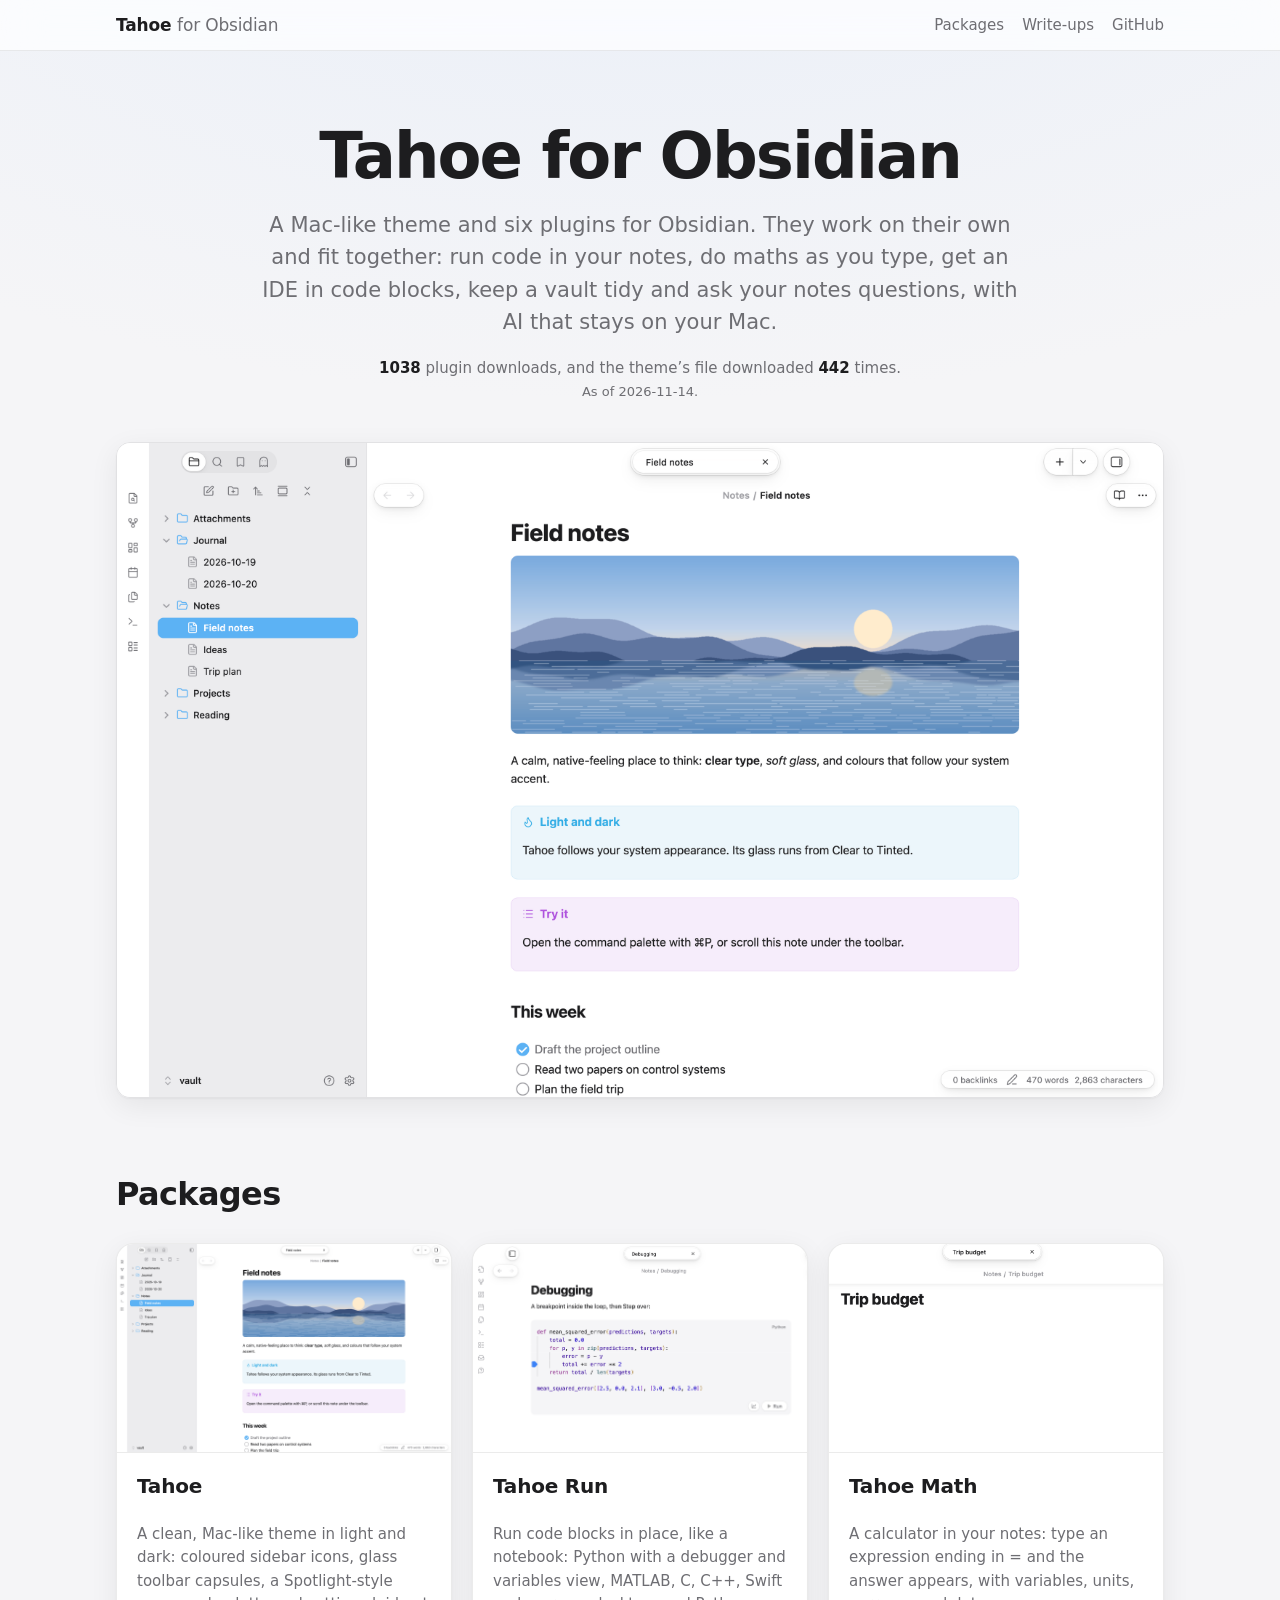
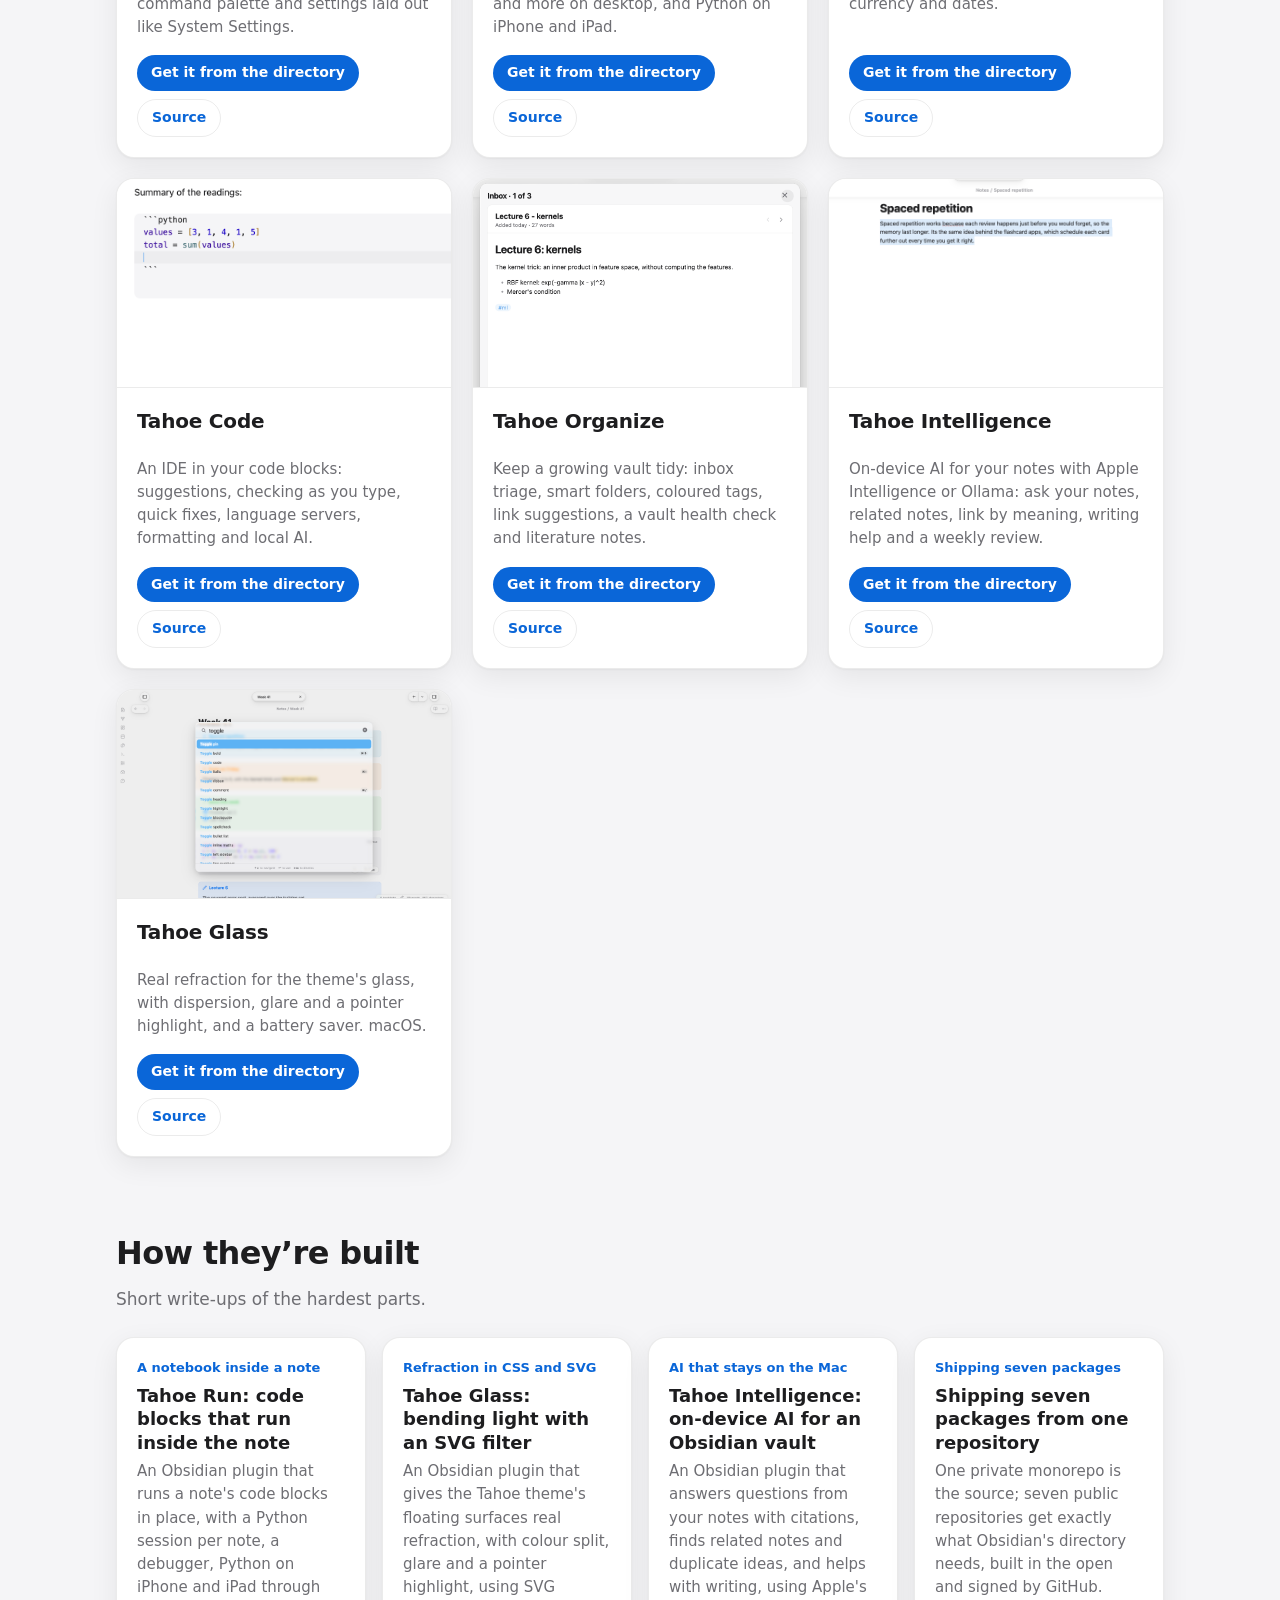
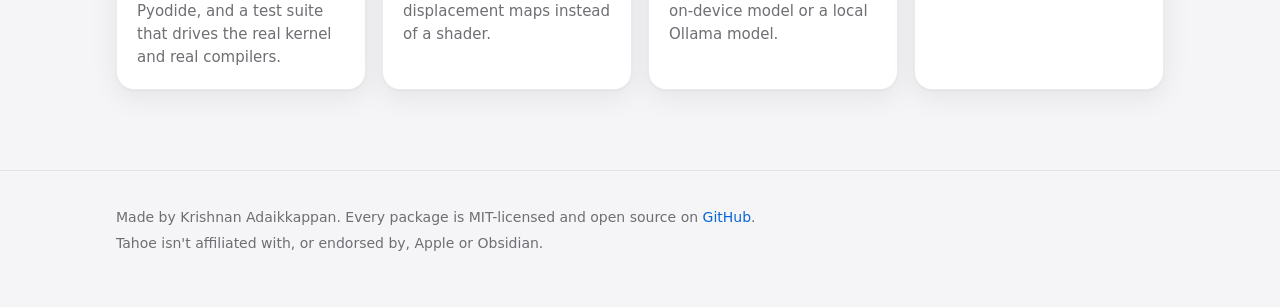
==== index.html @ 577cddf9 "Tahoe site: the packages, live download numbers and four write-ups" ====
<!doctype html>
<html lang="en">
<head>
<meta charset="utf-8">
<meta name="viewport" content="width=device-width, initial-scale=1">
<title>Tahoe for Obsidian</title>
<meta name="description" content="A Mac-like theme and six plugins for Obsidian: run code, maths, an IDE in code blocks, vault tidying and on-device AI.">
<meta property="og:title" content="Tahoe for Obsidian">
<meta property="og:description" content="A Mac-like theme and six plugins for Obsidian: run code, maths, an IDE in code blocks, vault tidying and on-device AI.">
<link rel="stylesheet" href="style.css">
</head>
<body>
<header class="bar"><div class="bar-inner"><a class="brand" href="index.html">Tahoe <span>for Obsidian</span></a>
<nav><a href="index.html#packages">Packages</a><a href="index.html#writeups">Write-ups</a><a href="https://github.com/krishnanefx">GitHub</a></nav></div></header>
<main>
<section class="hero wrap">
<h1>Tahoe for Obsidian</h1>
<p class="lede">A Mac-like theme and six plugins for Obsidian. They work on their own and fit together: run code in your notes, do maths as you type, get an IDE in code blocks, keep a vault tidy and ask your notes questions, with AI that stays on your Mac.</p>
<p class="stats"><span id="plugin-total">1038</span> plugin downloads, and the theme&rsquo;s file downloaded <span id="theme-total">442</span> times. <small id="stats-note">As of 2026-11-14.</small></p>
<picture class="shot"><source srcset="images/hero-dark.png" media="(prefers-color-scheme: dark)"><img src="images/hero-light.png" alt="Obsidian with the Tahoe theme: a sidebar of folders, a glass toolbar and a note"></picture>
</section>
<section id="packages" class="wrap">
<h2>Packages</h2>
<div class="grid">
<article class="card">
<img src="images/theme-light.png" alt="Tahoe" loading="lazy">
<div class="card-body"><h3>Tahoe</h3><span class="count" data-theme></span>
<p>A clean, Mac-like theme in light and dark: coloured sidebar icons, glass toolbar capsules, a Spotlight-style command palette and settings laid out like System Settings.</p>
<div class="links"><a class="btn" href="https://community.obsidian.md/themes/tahoe">Get it from the directory</a><a class="btn ghost" href="https://github.com/krishnanefx/obsidian-tahoe-theme">Source</a></div></div>
</article><article class="card">
<img src="images/run-debugger-demo.png" alt="Tahoe Run" loading="lazy">
<div class="card-body"><h3>Tahoe Run</h3><span class="count" data-plugin="tahoe-run"></span>
<p>Run code blocks in place, like a notebook: Python with a debugger and variables view, MATLAB, C, C++, Swift and more on desktop, and Python on iPhone and iPad.</p>
<div class="links"><a class="btn" href="https://community.obsidian.md/plugins/tahoe-run">Get it from the directory</a><a class="btn ghost" href="https://github.com/krishnanefx/obsidian-tahoe-run">Source</a></div></div>
</article><article class="card">
<img src="images/math-demo.png" alt="Tahoe Math" loading="lazy">
<div class="card-body"><h3>Tahoe Math</h3><span class="count" data-plugin="tahoe-math"></span>
<p>A calculator in your notes: type an expression ending in = and the answer appears, with variables, units, currency and dates.</p>
<div class="links"><a class="btn" href="https://community.obsidian.md/plugins/tahoe-math">Get it from the directory</a><a class="btn ghost" href="https://github.com/krishnanefx/obsidian-tahoe-math">Source</a></div></div>
</article><article class="card">
<img src="images/code-demo.png" alt="Tahoe Code" loading="lazy">
<div class="card-body"><h3>Tahoe Code</h3><span class="count" data-plugin="tahoe-code"></span>
<p>An IDE in your code blocks: suggestions, checking as you type, quick fixes, language servers, formatting and local AI.</p>
<div class="links"><a class="btn" href="https://community.obsidian.md/plugins/tahoe-code">Get it from the directory</a><a class="btn ghost" href="https://github.com/krishnanefx/obsidian-tahoe-code">Source</a></div></div>
</article><article class="card">
<img src="images/organize-triage-demo.png" alt="Tahoe Organize" loading="lazy">
<div class="card-body"><h3>Tahoe Organize</h3><span class="count" data-plugin="tahoe-organize"></span>
<p>Keep a growing vault tidy: inbox triage, smart folders, coloured tags, link suggestions, a vault health check and literature notes.</p>
<div class="links"><a class="btn" href="https://community.obsidian.md/plugins/tahoe-organize">Get it from the directory</a><a class="btn ghost" href="https://github.com/krishnanefx/obsidian-tahoe-organize">Source</a></div></div>
</article><article class="card">
<img src="images/intelligence-demo.png" alt="Tahoe Intelligence" loading="lazy">
<div class="card-body"><h3>Tahoe Intelligence</h3><span class="count" data-plugin="tahoe-intelligence"></span>
<p>On-device AI for your notes with Apple Intelligence or Ollama: ask your notes, related notes, link by meaning, writing help and a weekly review.</p>
<div class="links"><a class="btn" href="https://community.obsidian.md/plugins/tahoe-intelligence">Get it from the directory</a><a class="btn ghost" href="https://github.com/krishnanefx/obsidian-tahoe-intelligence">Source</a></div></div>
</article><article class="card">
<img src="images/glass-palette.png" alt="Tahoe Glass" loading="lazy">
<div class="card-body"><h3>Tahoe Glass</h3><span class="count" data-plugin="tahoe-glass"></span>
<p>Real refraction for the theme&#x27;s glass, with dispersion, glare and a pointer highlight, and a battery saver. macOS.</p>
<div class="links"><a class="btn" href="https://community.obsidian.md/plugins/tahoe-glass">Get it from the directory</a><a class="btn ghost" href="https://github.com/krishnanefx/obsidian-tahoe-glass">Source</a></div></div>
</article>
</div>
</section>
<section id="writeups" class="wrap">
<h2>How they&rsquo;re built</h2>
<p class="section-lede">Short write-ups of the hardest parts.</p>
<div class="writeups"><a class="writeup" href="writeups/run.html"><span>A notebook inside a note</span><strong>Tahoe Run: code blocks that run inside the note</strong><em>An Obsidian plugin that runs a note&#x27;s code blocks in place, with a Python session per note, a debugger, Python on iPhone and iPad through Pyodide, and a test suite that drives the real kernel and real compilers.</em></a>
<a class="writeup" href="writeups/glass.html"><span>Refraction in CSS and SVG</span><strong>Tahoe Glass: bending light with an SVG filter</strong><em>An Obsidian plugin that gives the Tahoe theme&#x27;s floating surfaces real refraction, with colour split, glare and a pointer highlight, using SVG displacement maps instead of a shader.</em></a>
<a class="writeup" href="writeups/intelligence.html"><span>AI that stays on the Mac</span><strong>Tahoe Intelligence: on-device AI for an Obsidian vault</strong><em>An Obsidian plugin that answers questions from your notes with citations, finds related notes and duplicate ideas, and helps with writing, using Apple&#x27;s on-device model or a local Ollama model.</em></a>
<a class="writeup" href="writeups/release.html"><span>Shipping seven packages</span><strong>Shipping seven packages from one repository</strong><em>One private monorepo is the source; seven public repositories get exactly what Obsidian&#x27;s directory needs, built in the open and signed by GitHub.</em></a></div>
</section>
</main>
<script src="app.js"></script>
<footer><div class="wrap">
<p>Made by Krishnan Adaikkappan. Every package is MIT-licensed and open source on <a href="https://github.com/krishnanefx">GitHub</a>.</p>
<p>Tahoe isn't affiliated with, or endorsed by, Apple or Obsidian.</p>
</div></footer>
</body>
</html>
---- style.css ----
:root {
  --bg: #f5f5f7;
  --bg-tint: #e8eef8;
  --surface: rgba(255, 255, 255, 0.72);
  --surface-solid: #ffffff;
  --text: #1d1d1f;
  --muted: #6e6e73;
  --line: rgba(0, 0, 0, 0.08);
  --accent: #0a66d8;
  --accent-text: #ffffff;
  --shadow: 0 1px 2px rgba(0, 0, 0, 0.04), 0 8px 28px rgba(0, 0, 0, 0.07);
  --radius: 18px;
  color-scheme: light dark;
}
@media (prefers-color-scheme: dark) {
  :root {
    --bg: #111113;
    --bg-tint: #17202e;
    --surface: rgba(38, 38, 42, 0.7);
    --surface-solid: #1f1f22;
    --text: #f5f5f7;
    --muted: #a1a1a6;
    --line: rgba(255, 255, 255, 0.1);
    --accent: #3d8eff;
    --shadow: 0 1px 2px rgba(0, 0, 0, 0.3), 0 8px 28px rgba(0, 0, 0, 0.35);
  }
}

* { box-sizing: border-box; }
html { -webkit-text-size-adjust: 100%; }
body {
  margin: 0;
  font: 17px/1.55 -apple-system, BlinkMacSystemFont, "SF Pro Text", "Segoe UI", system-ui, sans-serif;
  color: var(--text);
  background: radial-gradient(1200px 600px at 50% -200px, var(--bg-tint), transparent), var(--bg);
  background-attachment: fixed;
}
a { color: var(--accent); text-decoration: none; }
a:hover { text-decoration: underline; }
img { max-width: 100%; height: auto; display: block; }
.wrap { max-width: 1080px; margin: 0 auto; padding: 0 16px; }

.bar {
  position: sticky; top: 0; z-index: 10;
  background: var(--surface);
  -webkit-backdrop-filter: saturate(1.8) blur(20px);
  backdrop-filter: saturate(1.8) blur(20px);
  border-bottom: 1px solid var(--line);
}
.bar-inner { max-width: 1080px; margin: 0 auto; padding: 12px 16px; display: flex; align-items: center; gap: 16px; }
.brand { font-weight: 650; color: var(--text); letter-spacing: -0.01em; }
.brand span { color: var(--muted); font-weight: 500; }
.bar nav { margin-left: auto; display: flex; gap: 18px; font-size: 15px; }
.bar nav a { color: var(--muted); }
.bar nav a:hover { color: var(--text); text-decoration: none; }

.hero { padding-top: 72px; text-align: center; }
h1 { font-size: clamp(40px, 7vw, 64px); line-height: 1.05; letter-spacing: -0.03em; margin: 0 0 18px; }
.lede { font-size: clamp(18px, 2.4vw, 21px); color: var(--muted); max-width: 760px; margin: 0 auto 18px; }
.stats { font-size: 15px; color: var(--muted); margin: 0 0 40px; }
.stats span { color: var(--text); font-weight: 650; font-variant-numeric: tabular-nums; }
.stats small { display: block; font-size: 13px; margin-top: 2px; }
.shot img { border-radius: 14px; box-shadow: var(--shadow); border: 1px solid var(--line); margin: 0 auto; }

section { padding-bottom: 24px; }
h2 { font-size: 32px; letter-spacing: -0.02em; margin: 72px 0 8px; }
.section-lede { color: var(--muted); margin: 0 0 24px; }
#packages h2 { margin-bottom: 24px; }

.grid { display: grid; grid-template-columns: repeat(auto-fill, minmax(320px, 1fr)); gap: 20px; }
.card {
  background: var(--surface-solid);
  border: 1px solid var(--line);
  border-radius: var(--radius);
  box-shadow: var(--shadow);
  overflow: hidden;
  display: flex; flex-direction: column;
}
.card img { aspect-ratio: 16 / 10; object-fit: cover; object-position: top left; width: 100%; border-bottom: 1px solid var(--line); }
.card-body { padding: 18px 20px 20px; display: flex; flex-direction: column; flex: 1; }
.card h3 { margin: 0; font-size: 20px; letter-spacing: -0.01em; }
.card p { color: var(--muted); font-size: 15px; margin: 8px 0 16px; flex: 1; }
.count { font-size: 13px; color: var(--muted); font-variant-numeric: tabular-nums; min-height: 1em; }
.links { display: flex; flex-wrap: wrap; gap: 8px; align-items: center; }
.btn {
  display: inline-block; padding: 7px 14px; border-radius: 999px;
  background: var(--accent); color: var(--accent-text); font-size: 14px; font-weight: 550;
}
.btn:hover { text-decoration: none; filter: brightness(1.08); }
.btn.ghost { background: transparent; color: var(--accent); border: 1px solid var(--line); }
.soon { font-size: 14px; color: var(--muted); padding: 7px 4px; }

.writeups { display: grid; grid-template-columns: repeat(auto-fill, minmax(240px, 1fr)); gap: 16px; }
.writeup {
  display: flex; flex-direction: column; gap: 6px;
  padding: 20px; border-radius: var(--radius);
  background: var(--surface-solid); border: 1px solid var(--line); box-shadow: var(--shadow);
  color: var(--text);
}
.writeup:hover { text-decoration: none; border-color: var(--accent); }
.writeup span { font-size: 13px; color: var(--accent); font-weight: 600; }
.writeup strong { font-size: 18px; line-height: 1.3; }
.writeup em { font-style: normal; color: var(--muted); font-size: 15px; }

.article { max-width: 740px; padding-top: 48px; }
.article h1 { font-size: clamp(32px, 5vw, 44px); }
.article h1 + p { font-size: 20px; color: var(--muted); }
.article h2 { font-size: 24px; margin: 40px 0 8px; }
.article img { border-radius: 12px; border: 1px solid var(--line); box-shadow: var(--shadow); margin: 24px 0; }
.article code { font: 0.88em ui-monospace, "SF Mono", Menlo, monospace; background: var(--line); padding: 1px 5px; border-radius: 5px; }
.article pre { background: var(--surface-solid); border: 1px solid var(--line); border-radius: 12px; padding: 14px 16px; overflow-x: auto; }
.article pre code { background: none; padding: 0; }
.article table { border-collapse: collapse; width: 100%; font-size: 15px; display: block; overflow-x: auto; }
.article th, .article td { text-align: left; padding: 8px 10px; border-bottom: 1px solid var(--line); }
.more { margin-top: 48px; padding-top: 16px; border-top: 1px solid var(--line); color: var(--muted); font-size: 15px; }

footer { margin-top: 80px; padding: 32px 0 48px; border-top: 1px solid var(--line); color: var(--muted); font-size: 14px; }
footer p { margin: 4px 0; }

@media (max-width: 560px) {
  .bar nav a:first-child { display: none; }
  .grid { grid-template-columns: 1fr; }
  .hero { padding-top: 48px; }
}
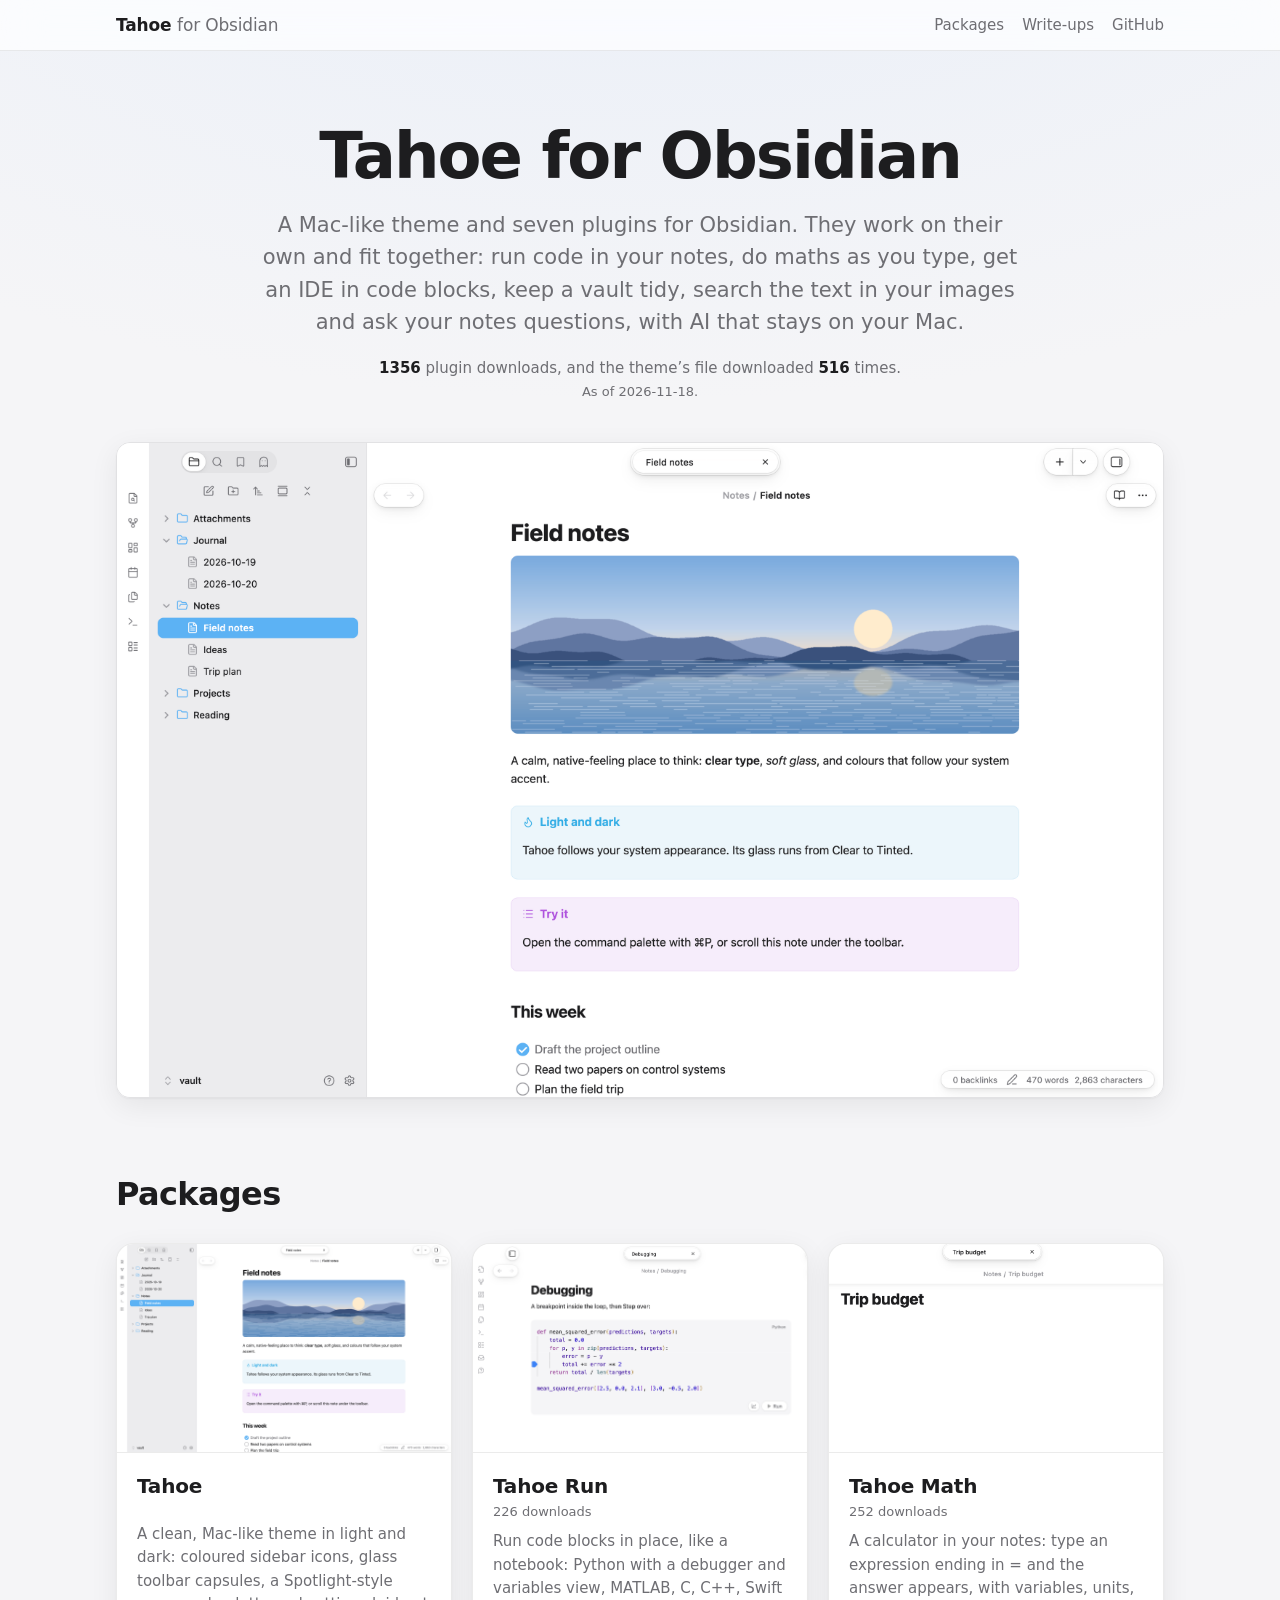
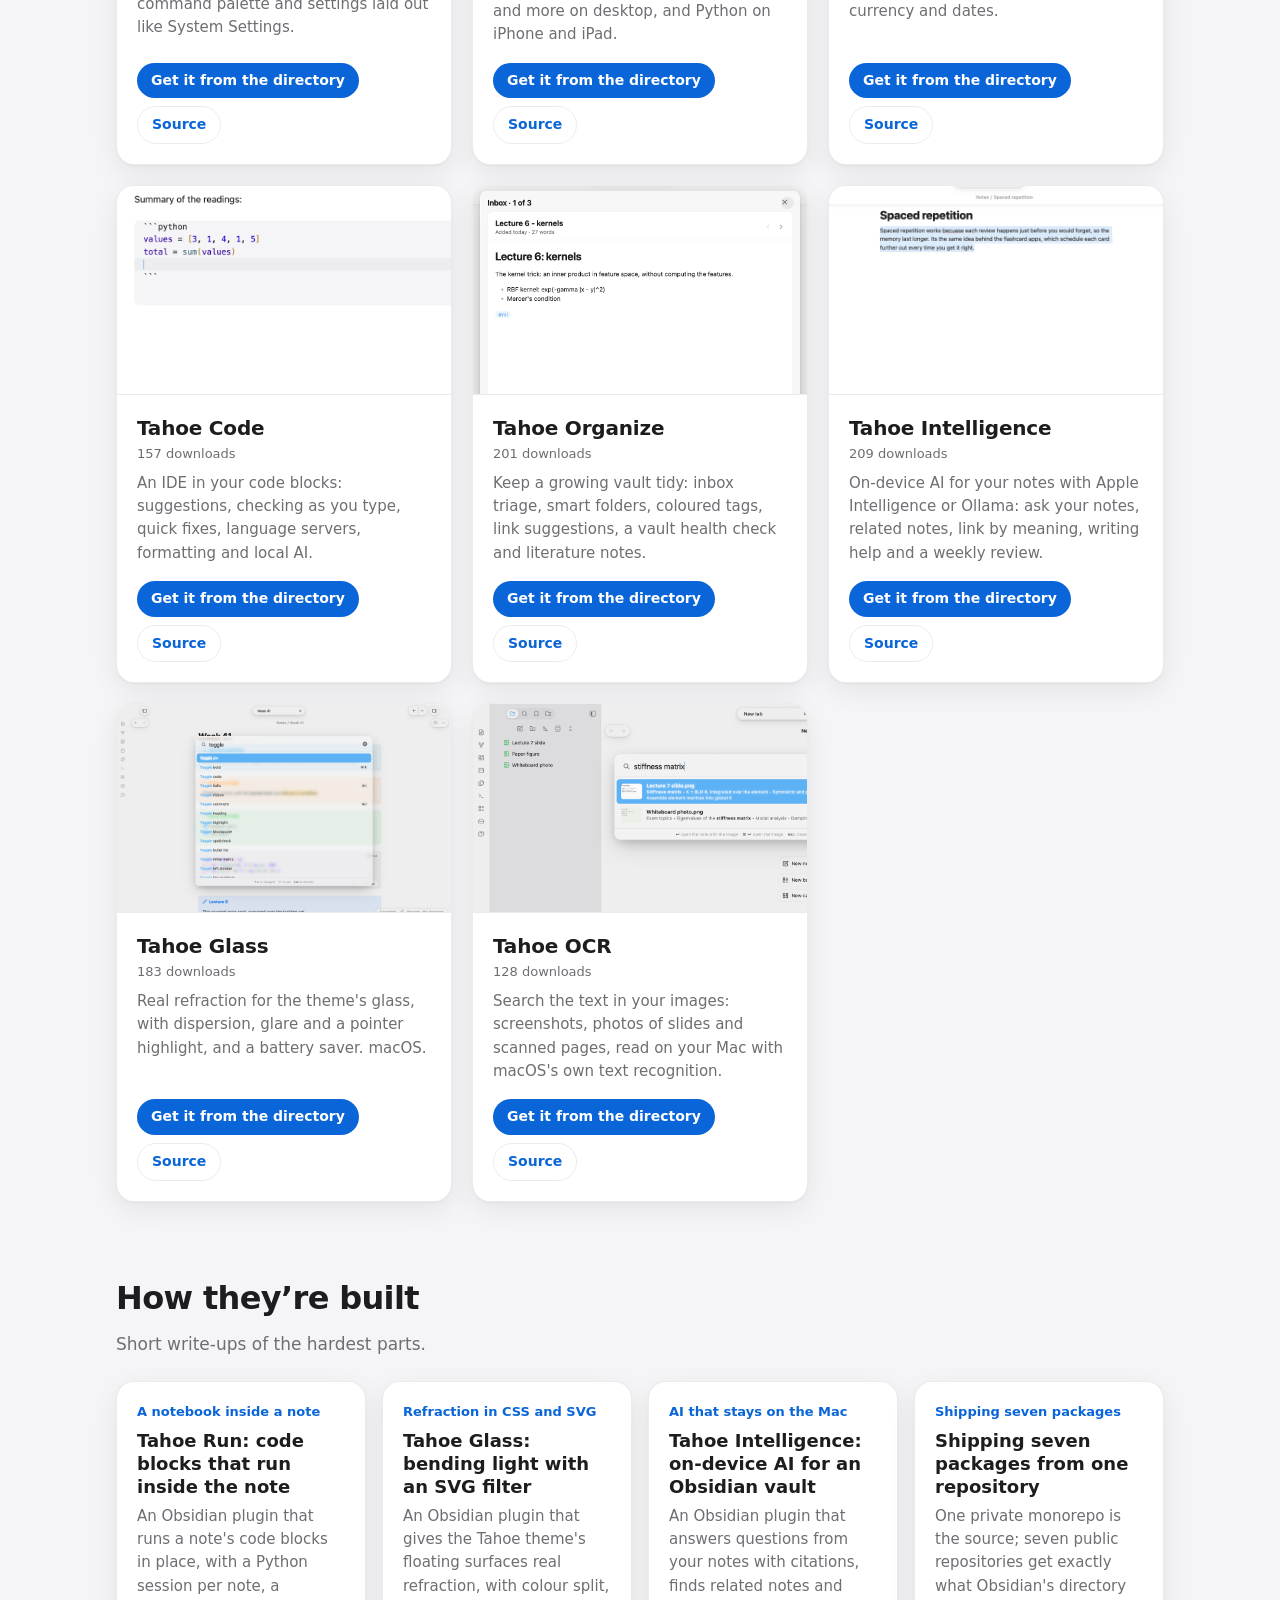
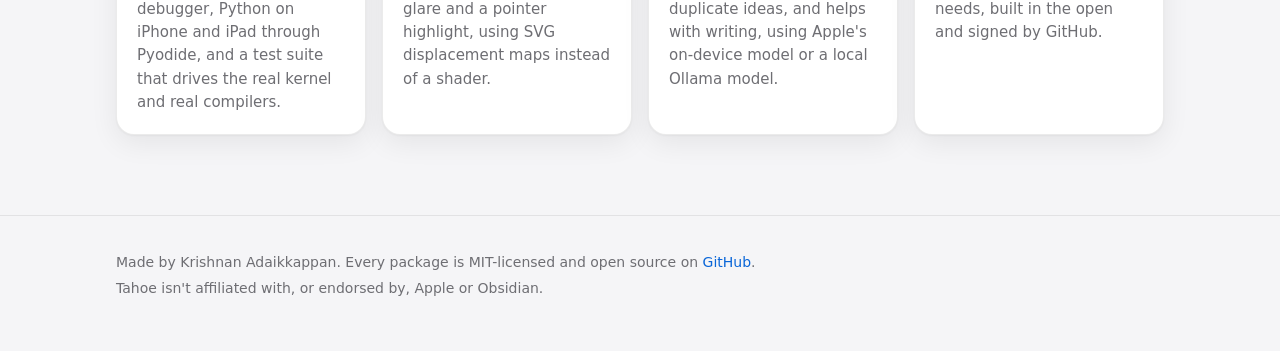
==== commit fc0b03a1: "Tahoe OCR on the site; a plugin missing from Obsidian's stats file keeps its count, and still counts" ====
--- a/index.html
+++ b/index.html
@@ -4,9 +4,9 @@
 <meta charset="utf-8">
 <meta name="viewport" content="width=device-width, initial-scale=1">
 <title>Tahoe for Obsidian</title>
-<meta name="description" content="A Mac-like theme and six plugins for Obsidian: run code, maths, an IDE in code blocks, vault tidying and on-device AI.">
+<meta name="description" content="A Mac-like theme and seven plugins for Obsidian: run code, maths, an IDE in code blocks, vault tidying, text in images and on-device AI.">
 <meta property="og:title" content="Tahoe for Obsidian">
-<meta property="og:description" content="A Mac-like theme and six plugins for Obsidian: run code, maths, an IDE in code blocks, vault tidying and on-device AI.">
+<meta property="og:description" content="A Mac-like theme and seven plugins for Obsidian: run code, maths, an IDE in code blocks, vault tidying, text in images and on-device AI.">
 <link rel="stylesheet" href="style.css">
 </head>
 <body>
@@ -15,8 +15,8 @@
 <main>
 <section class="hero wrap">
 <h1>Tahoe for Obsidian</h1>
-<p class="lede">A Mac-like theme and six plugins for Obsidian. They work on their own and fit together: run code in your notes, do maths as you type, get an IDE in code blocks, keep a vault tidy and ask your notes questions, with AI that stays on your Mac.</p>
-<p class="stats"><span id="plugin-total">1038</span> plugin downloads, and the theme&rsquo;s file downloaded <span id="theme-total">442</span> times. <small id="stats-note">As of 2026-11-14.</small></p>
+<p class="lede">A Mac-like theme and seven plugins for Obsidian. They work on their own and fit together: run code in your notes, do maths as you type, get an IDE in code blocks, keep a vault tidy, search the text in your images and ask your notes questions, with AI that stays on your Mac.</p>
+<p class="stats"><span id="plugin-total">1356</span> plugin downloads, and the theme&rsquo;s file downloaded <span id="theme-total">516</span> times. <small id="stats-note">As of 2026-11-18.</small></p>
 <picture class="shot"><source srcset="images/hero-dark.png" media="(prefers-color-scheme: dark)"><img src="images/hero-light.png" alt="Obsidian with the Tahoe theme: a sidebar of folders, a glass toolbar and a note"></picture>
 </section>
 <section id="packages" class="wrap">
@@ -29,34 +29,39 @@
 <div class="links"><a class="btn" href="https://community.obsidian.md/themes/tahoe">Get it from the directory</a><a class="btn ghost" href="https://github.com/krishnanefx/obsidian-tahoe-theme">Source</a></div></div>
 </article><article class="card">
 <img src="images/run-debugger-demo.png" alt="Tahoe Run" loading="lazy">
-<div class="card-body"><h3>Tahoe Run</h3><span class="count" data-plugin="tahoe-run"></span>
+<div class="card-body"><h3>Tahoe Run</h3><span class="count" data-plugin="tahoe-run" data-baked="226">226 downloads</span>
 <p>Run code blocks in place, like a notebook: Python with a debugger and variables view, MATLAB, C, C++, Swift and more on desktop, and Python on iPhone and iPad.</p>
 <div class="links"><a class="btn" href="https://community.obsidian.md/plugins/tahoe-run">Get it from the directory</a><a class="btn ghost" href="https://github.com/krishnanefx/obsidian-tahoe-run">Source</a></div></div>
 </article><article class="card">
 <img src="images/math-demo.png" alt="Tahoe Math" loading="lazy">
-<div class="card-body"><h3>Tahoe Math</h3><span class="count" data-plugin="tahoe-math"></span>
+<div class="card-body"><h3>Tahoe Math</h3><span class="count" data-plugin="tahoe-math" data-baked="252">252 downloads</span>
 <p>A calculator in your notes: type an expression ending in = and the answer appears, with variables, units, currency and dates.</p>
 <div class="links"><a class="btn" href="https://community.obsidian.md/plugins/tahoe-math">Get it from the directory</a><a class="btn ghost" href="https://github.com/krishnanefx/obsidian-tahoe-math">Source</a></div></div>
 </article><article class="card">
 <img src="images/code-demo.png" alt="Tahoe Code" loading="lazy">
-<div class="card-body"><h3>Tahoe Code</h3><span class="count" data-plugin="tahoe-code"></span>
+<div class="card-body"><h3>Tahoe Code</h3><span class="count" data-plugin="tahoe-code" data-baked="157">157 downloads</span>
 <p>An IDE in your code blocks: suggestions, checking as you type, quick fixes, language servers, formatting and local AI.</p>
 <div class="links"><a class="btn" href="https://community.obsidian.md/plugins/tahoe-code">Get it from the directory</a><a class="btn ghost" href="https://github.com/krishnanefx/obsidian-tahoe-code">Source</a></div></div>
 </article><article class="card">
 <img src="images/organize-triage-demo.png" alt="Tahoe Organize" loading="lazy">
-<div class="card-body"><h3>Tahoe Organize</h3><span class="count" data-plugin="tahoe-organize"></span>
+<div class="card-body"><h3>Tahoe Organize</h3><span class="count" data-plugin="tahoe-organize" data-baked="201">201 downloads</span>
 <p>Keep a growing vault tidy: inbox triage, smart folders, coloured tags, link suggestions, a vault health check and literature notes.</p>
 <div class="links"><a class="btn" href="https://community.obsidian.md/plugins/tahoe-organize">Get it from the directory</a><a class="btn ghost" href="https://github.com/krishnanefx/obsidian-tahoe-organize">Source</a></div></div>
 </article><article class="card">
 <img src="images/intelligence-demo.png" alt="Tahoe Intelligence" loading="lazy">
-<div class="card-body"><h3>Tahoe Intelligence</h3><span class="count" data-plugin="tahoe-intelligence"></span>
+<div class="card-body"><h3>Tahoe Intelligence</h3><span class="count" data-plugin="tahoe-intelligence" data-baked="209">209 downloads</span>
 <p>On-device AI for your notes with Apple Intelligence or Ollama: ask your notes, related notes, link by meaning, writing help and a weekly review.</p>
 <div class="links"><a class="btn" href="https://community.obsidian.md/plugins/tahoe-intelligence">Get it from the directory</a><a class="btn ghost" href="https://github.com/krishnanefx/obsidian-tahoe-intelligence">Source</a></div></div>
 </article><article class="card">
 <img src="images/glass-palette.png" alt="Tahoe Glass" loading="lazy">
-<div class="card-body"><h3>Tahoe Glass</h3><span class="count" data-plugin="tahoe-glass"></span>
+<div class="card-body"><h3>Tahoe Glass</h3><span class="count" data-plugin="tahoe-glass" data-baked="183">183 downloads</span>
 <p>Real refraction for the theme&#x27;s glass, with dispersion, glare and a pointer highlight, and a battery saver. macOS.</p>
 <div class="links"><a class="btn" href="https://community.obsidian.md/plugins/tahoe-glass">Get it from the directory</a><a class="btn ghost" href="https://github.com/krishnanefx/obsidian-tahoe-glass">Source</a></div></div>
+</article><article class="card">
+<img src="images/ocr-search.png" alt="Tahoe OCR" loading="lazy">
+<div class="card-body"><h3>Tahoe OCR</h3><span class="count" data-plugin="tahoe-ocr" data-baked="128">128 downloads</span>
+<p>Search the text in your images: screenshots, photos of slides and scanned pages, read on your Mac with macOS&#x27;s own text recognition.</p>
+<div class="links"><a class="btn" href="https://community.obsidian.md/plugins/tahoe-ocr">Get it from the directory</a><a class="btn ghost" href="https://github.com/krishnanefx/obsidian-tahoe-ocr">Source</a></div></div>
 </article>
 </div>
 </section>
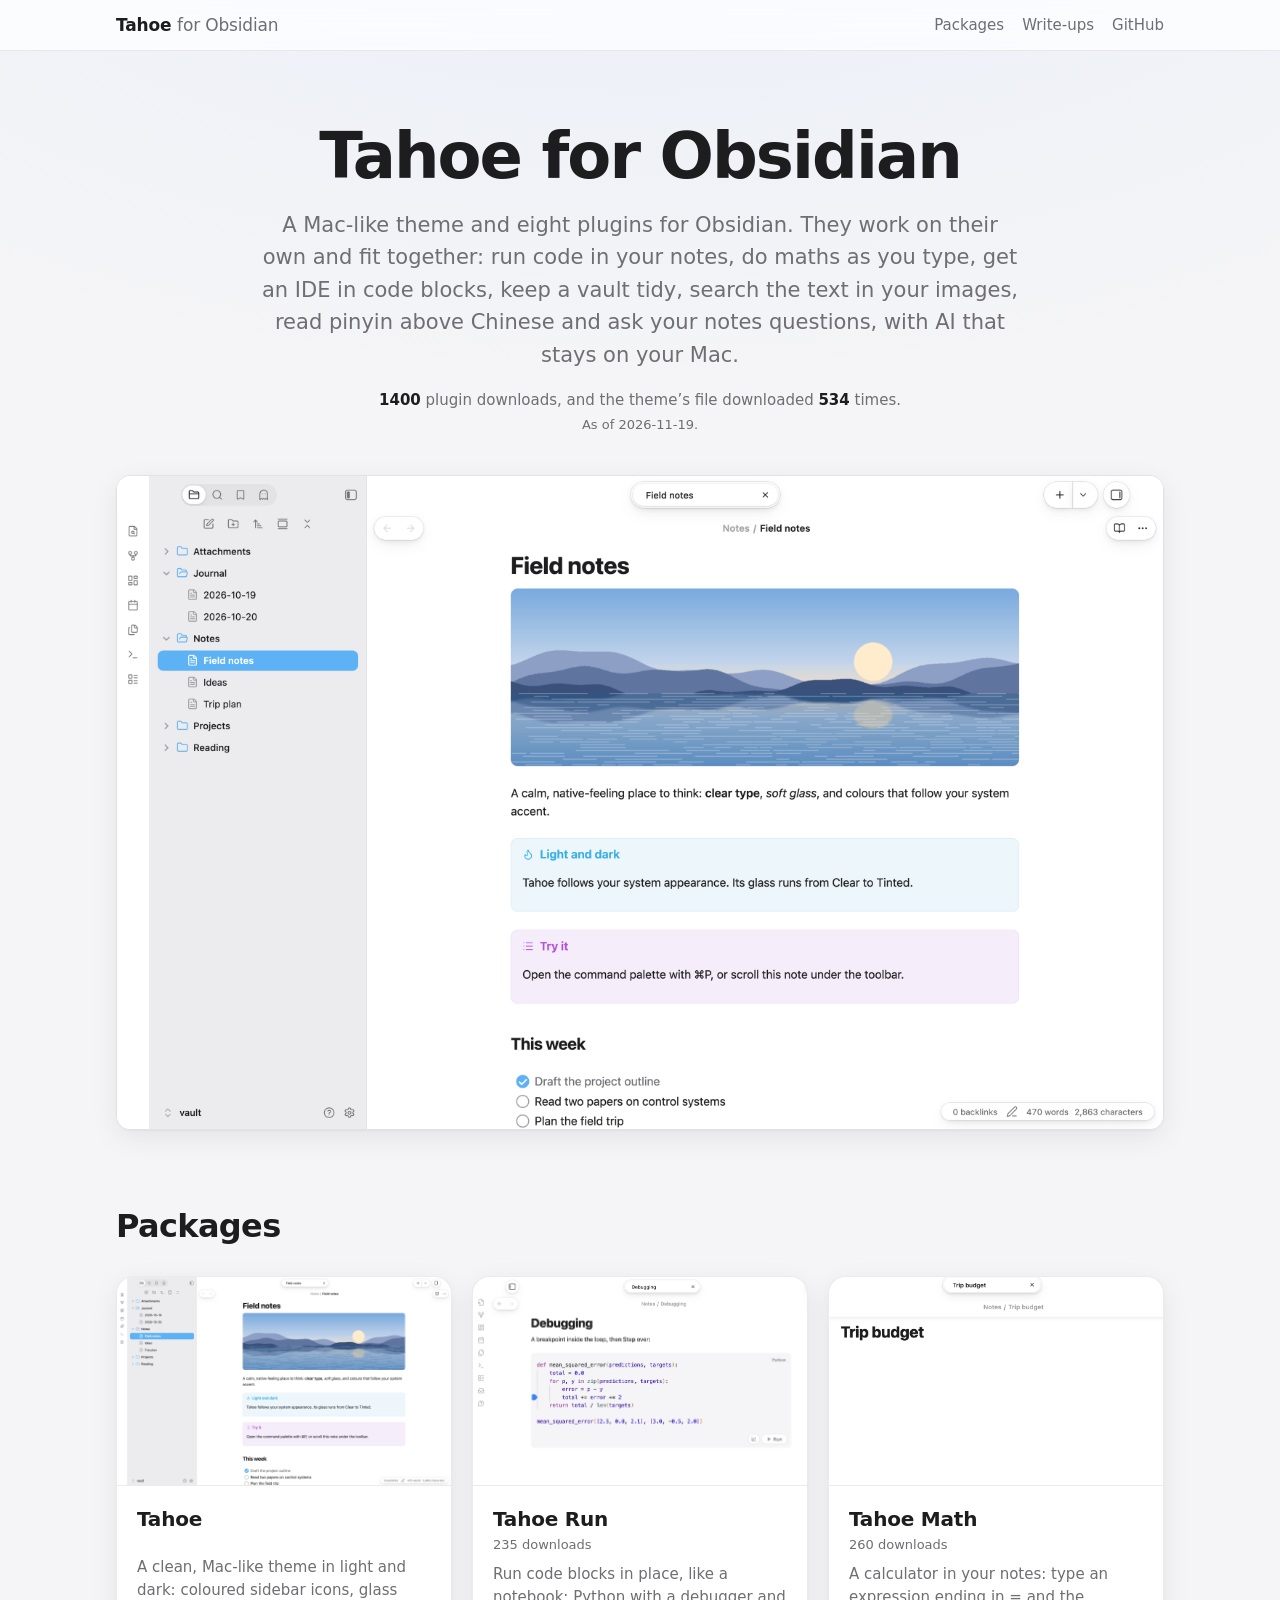
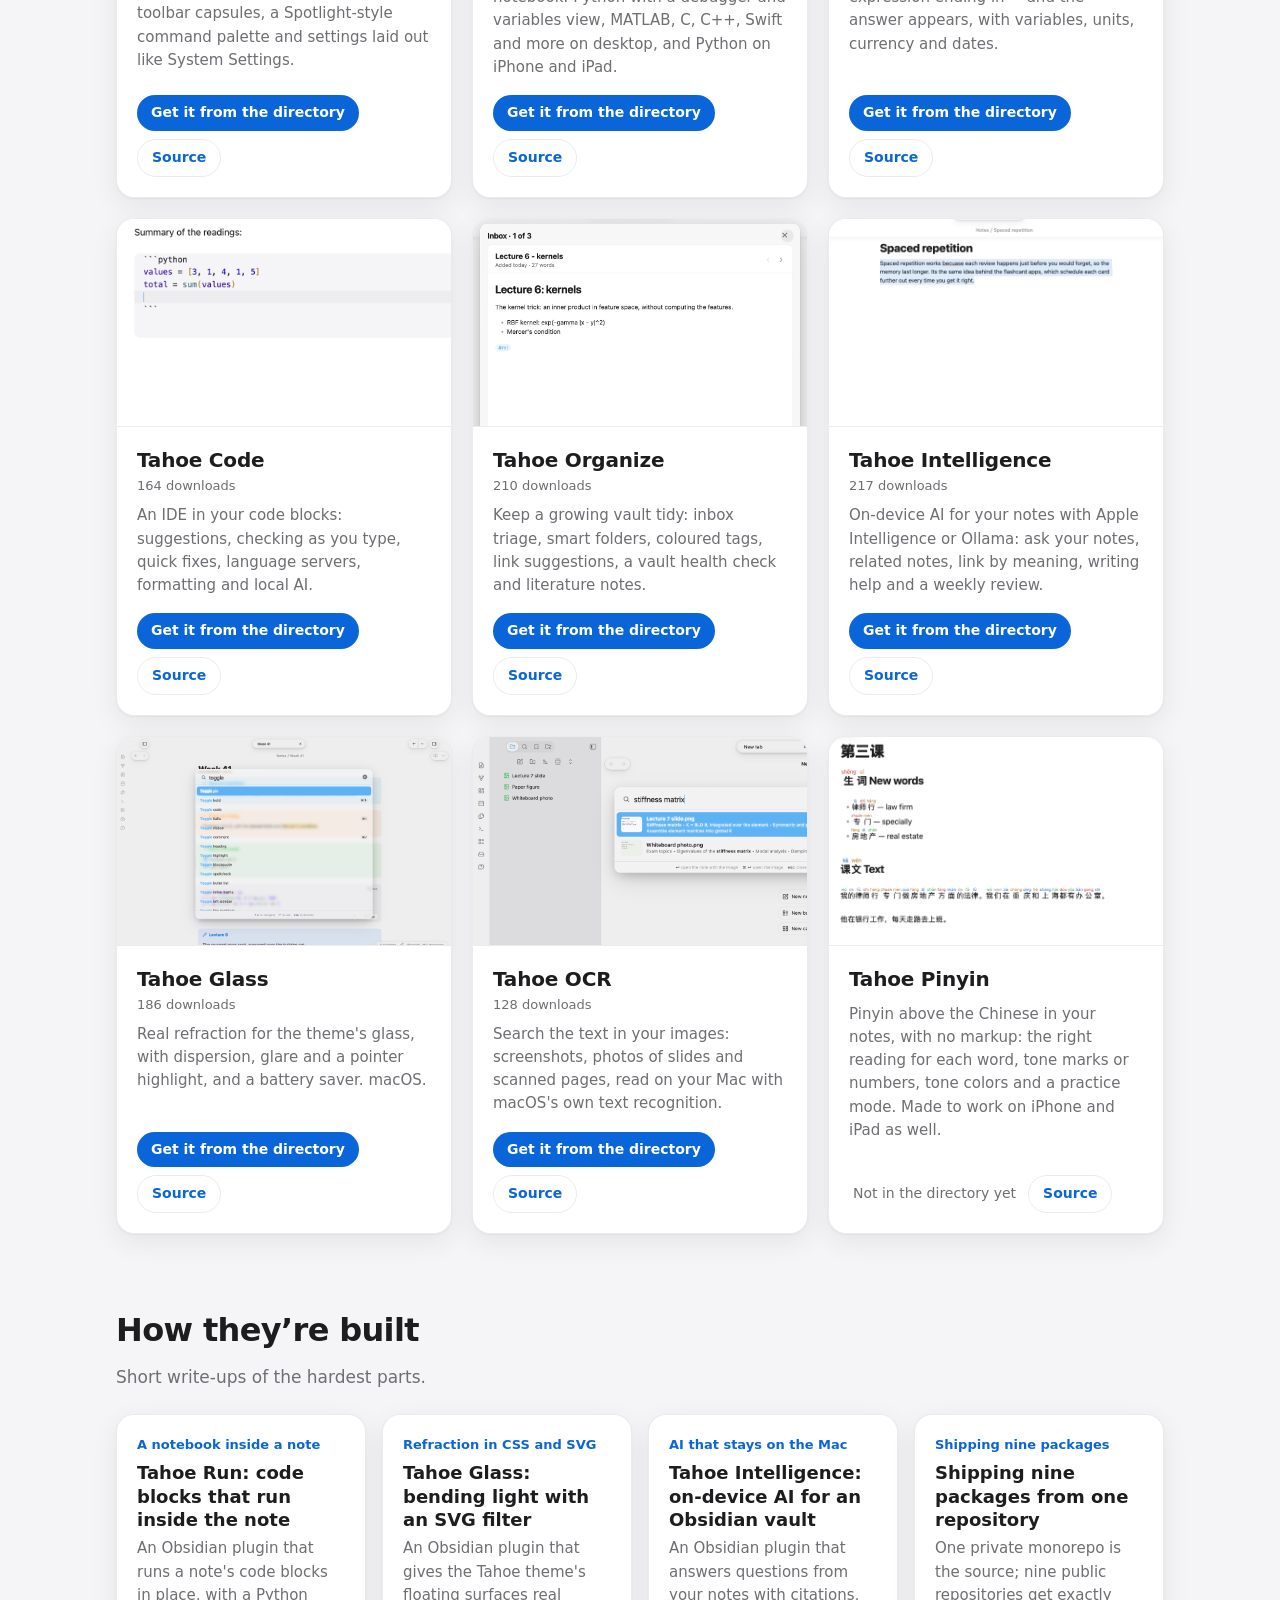
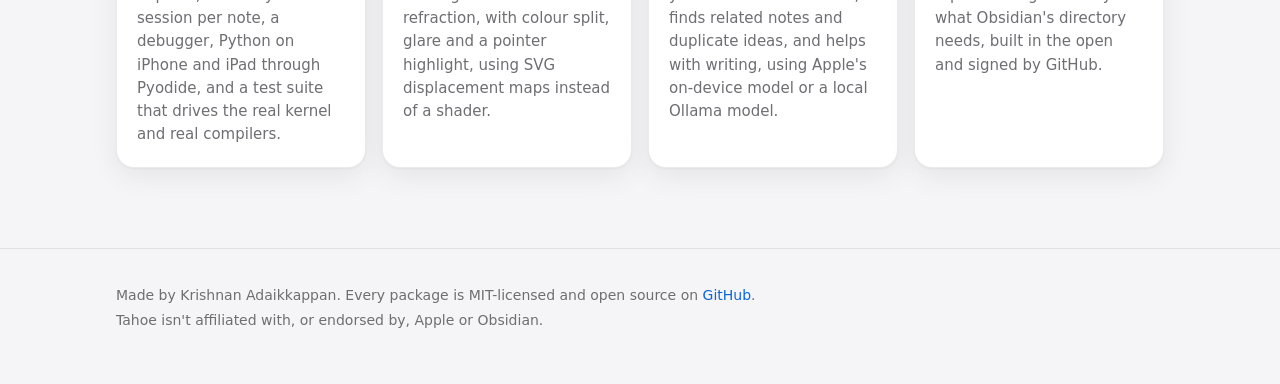
==== commit c9ce5e74: "Tahoe Pinyin on the site, and the package counts brought up to date" ====
--- a/index.html
+++ b/index.html
@@ -4,9 +4,9 @@
 <meta charset="utf-8">
 <meta name="viewport" content="width=device-width, initial-scale=1">
 <title>Tahoe for Obsidian</title>
-<meta name="description" content="A Mac-like theme and seven plugins for Obsidian: run code, maths, an IDE in code blocks, vault tidying, text in images and on-device AI.">
+<meta name="description" content="A Mac-like theme and eight plugins for Obsidian: run code, maths, an IDE in code blocks, vault tidying, text in images, pinyin and on-device AI.">
 <meta property="og:title" content="Tahoe for Obsidian">
-<meta property="og:description" content="A Mac-like theme and seven plugins for Obsidian: run code, maths, an IDE in code blocks, vault tidying, text in images and on-device AI.">
+<meta property="og:description" content="A Mac-like theme and eight plugins for Obsidian: run code, maths, an IDE in code blocks, vault tidying, text in images, pinyin and on-device AI.">
 <link rel="stylesheet" href="style.css">
 </head>
 <body>
@@ -15,8 +15,8 @@
 <main>
 <section class="hero wrap">
 <h1>Tahoe for Obsidian</h1>
-<p class="lede">A Mac-like theme and seven plugins for Obsidian. They work on their own and fit together: run code in your notes, do maths as you type, get an IDE in code blocks, keep a vault tidy, search the text in your images and ask your notes questions, with AI that stays on your Mac.</p>
-<p class="stats"><span id="plugin-total">1356</span> plugin downloads, and the theme&rsquo;s file downloaded <span id="theme-total">516</span> times. <small id="stats-note">As of 2026-11-18.</small></p>
+<p class="lede">A Mac-like theme and eight plugins for Obsidian. They work on their own and fit together: run code in your notes, do maths as you type, get an IDE in code blocks, keep a vault tidy, search the text in your images, read pinyin above Chinese and ask your notes questions, with AI that stays on your Mac.</p>
+<p class="stats"><span id="plugin-total">1400</span> plugin downloads, and the theme&rsquo;s file downloaded <span id="theme-total">534</span> times. <small id="stats-note">As of 2026-11-19.</small></p>
 <picture class="shot"><source srcset="images/hero-dark.png" media="(prefers-color-scheme: dark)"><img src="images/hero-light.png" alt="Obsidian with the Tahoe theme: a sidebar of folders, a glass toolbar and a note"></picture>
 </section>
 <section id="packages" class="wrap">
@@ -29,32 +29,32 @@
 <div class="links"><a class="btn" href="https://community.obsidian.md/themes/tahoe">Get it from the directory</a><a class="btn ghost" href="https://github.com/krishnanefx/obsidian-tahoe-theme">Source</a></div></div>
 </article><article class="card">
 <img src="images/run-debugger-demo.png" alt="Tahoe Run" loading="lazy">
-<div class="card-body"><h3>Tahoe Run</h3><span class="count" data-plugin="tahoe-run" data-baked="226">226 downloads</span>
+<div class="card-body"><h3>Tahoe Run</h3><span class="count" data-plugin="tahoe-run" data-baked="235">235 downloads</span>
 <p>Run code blocks in place, like a notebook: Python with a debugger and variables view, MATLAB, C, C++, Swift and more on desktop, and Python on iPhone and iPad.</p>
 <div class="links"><a class="btn" href="https://community.obsidian.md/plugins/tahoe-run">Get it from the directory</a><a class="btn ghost" href="https://github.com/krishnanefx/obsidian-tahoe-run">Source</a></div></div>
 </article><article class="card">
 <img src="images/math-demo.png" alt="Tahoe Math" loading="lazy">
-<div class="card-body"><h3>Tahoe Math</h3><span class="count" data-plugin="tahoe-math" data-baked="252">252 downloads</span>
+<div class="card-body"><h3>Tahoe Math</h3><span class="count" data-plugin="tahoe-math" data-baked="260">260 downloads</span>
 <p>A calculator in your notes: type an expression ending in = and the answer appears, with variables, units, currency and dates.</p>
 <div class="links"><a class="btn" href="https://community.obsidian.md/plugins/tahoe-math">Get it from the directory</a><a class="btn ghost" href="https://github.com/krishnanefx/obsidian-tahoe-math">Source</a></div></div>
 </article><article class="card">
 <img src="images/code-demo.png" alt="Tahoe Code" loading="lazy">
-<div class="card-body"><h3>Tahoe Code</h3><span class="count" data-plugin="tahoe-code" data-baked="157">157 downloads</span>
+<div class="card-body"><h3>Tahoe Code</h3><span class="count" data-plugin="tahoe-code" data-baked="164">164 downloads</span>
 <p>An IDE in your code blocks: suggestions, checking as you type, quick fixes, language servers, formatting and local AI.</p>
 <div class="links"><a class="btn" href="https://community.obsidian.md/plugins/tahoe-code">Get it from the directory</a><a class="btn ghost" href="https://github.com/krishnanefx/obsidian-tahoe-code">Source</a></div></div>
 </article><article class="card">
 <img src="images/organize-triage-demo.png" alt="Tahoe Organize" loading="lazy">
-<div class="card-body"><h3>Tahoe Organize</h3><span class="count" data-plugin="tahoe-organize" data-baked="201">201 downloads</span>
+<div class="card-body"><h3>Tahoe Organize</h3><span class="count" data-plugin="tahoe-organize" data-baked="210">210 downloads</span>
 <p>Keep a growing vault tidy: inbox triage, smart folders, coloured tags, link suggestions, a vault health check and literature notes.</p>
 <div class="links"><a class="btn" href="https://community.obsidian.md/plugins/tahoe-organize">Get it from the directory</a><a class="btn ghost" href="https://github.com/krishnanefx/obsidian-tahoe-organize">Source</a></div></div>
 </article><article class="card">
 <img src="images/intelligence-demo.png" alt="Tahoe Intelligence" loading="lazy">
-<div class="card-body"><h3>Tahoe Intelligence</h3><span class="count" data-plugin="tahoe-intelligence" data-baked="209">209 downloads</span>
+<div class="card-body"><h3>Tahoe Intelligence</h3><span class="count" data-plugin="tahoe-intelligence" data-baked="217">217 downloads</span>
 <p>On-device AI for your notes with Apple Intelligence or Ollama: ask your notes, related notes, link by meaning, writing help and a weekly review.</p>
 <div class="links"><a class="btn" href="https://community.obsidian.md/plugins/tahoe-intelligence">Get it from the directory</a><a class="btn ghost" href="https://github.com/krishnanefx/obsidian-tahoe-intelligence">Source</a></div></div>
 </article><article class="card">
 <img src="images/glass-palette.png" alt="Tahoe Glass" loading="lazy">
-<div class="card-body"><h3>Tahoe Glass</h3><span class="count" data-plugin="tahoe-glass" data-baked="183">183 downloads</span>
+<div class="card-body"><h3>Tahoe Glass</h3><span class="count" data-plugin="tahoe-glass" data-baked="186">186 downloads</span>
 <p>Real refraction for the theme&#x27;s glass, with dispersion, glare and a pointer highlight, and a battery saver. macOS.</p>
 <div class="links"><a class="btn" href="https://community.obsidian.md/plugins/tahoe-glass">Get it from the directory</a><a class="btn ghost" href="https://github.com/krishnanefx/obsidian-tahoe-glass">Source</a></div></div>
 </article><article class="card">
@@ -62,6 +62,11 @@
 <div class="card-body"><h3>Tahoe OCR</h3><span class="count" data-plugin="tahoe-ocr" data-baked="128">128 downloads</span>
 <p>Search the text in your images: screenshots, photos of slides and scanned pages, read on your Mac with macOS&#x27;s own text recognition.</p>
 <div class="links"><a class="btn" href="https://community.obsidian.md/plugins/tahoe-ocr">Get it from the directory</a><a class="btn ghost" href="https://github.com/krishnanefx/obsidian-tahoe-ocr">Source</a></div></div>
+</article><article class="card">
+<img src="images/pinyin-demo.png" alt="Tahoe Pinyin" loading="lazy">
+<div class="card-body"><h3>Tahoe Pinyin</h3>
+<p>Pinyin above the Chinese in your notes, with no markup: the right reading for each word, tone marks or numbers, tone colors and a practice mode. Made to work on iPhone and iPad as well.</p>
+<div class="links"><span class="soon">Not in the directory yet</span><a class="btn ghost" href="https://github.com/krishnanefx/obsidian-tahoe-pinyin">Source</a></div></div>
 </article>
 </div>
 </section>
@@ -71,7 +76,7 @@
 <div class="writeups"><a class="writeup" href="writeups/run.html"><span>A notebook inside a note</span><strong>Tahoe Run: code blocks that run inside the note</strong><em>An Obsidian plugin that runs a note&#x27;s code blocks in place, with a Python session per note, a debugger, Python on iPhone and iPad through Pyodide, and a test suite that drives the real kernel and real compilers.</em></a>
 <a class="writeup" href="writeups/glass.html"><span>Refraction in CSS and SVG</span><strong>Tahoe Glass: bending light with an SVG filter</strong><em>An Obsidian plugin that gives the Tahoe theme&#x27;s floating surfaces real refraction, with colour split, glare and a pointer highlight, using SVG displacement maps instead of a shader.</em></a>
 <a class="writeup" href="writeups/intelligence.html"><span>AI that stays on the Mac</span><strong>Tahoe Intelligence: on-device AI for an Obsidian vault</strong><em>An Obsidian plugin that answers questions from your notes with citations, finds related notes and duplicate ideas, and helps with writing, using Apple&#x27;s on-device model or a local Ollama model.</em></a>
-<a class="writeup" href="writeups/release.html"><span>Shipping seven packages</span><strong>Shipping seven packages from one repository</strong><em>One private monorepo is the source; seven public repositories get exactly what Obsidian&#x27;s directory needs, built in the open and signed by GitHub.</em></a></div>
+<a class="writeup" href="writeups/release.html"><span>Shipping nine packages</span><strong>Shipping nine packages from one repository</strong><em>One private monorepo is the source; nine public repositories get exactly what Obsidian&#x27;s directory needs, built in the open and signed by GitHub.</em></a></div>
 </section>
 </main>
 <script src="app.js"></script>
